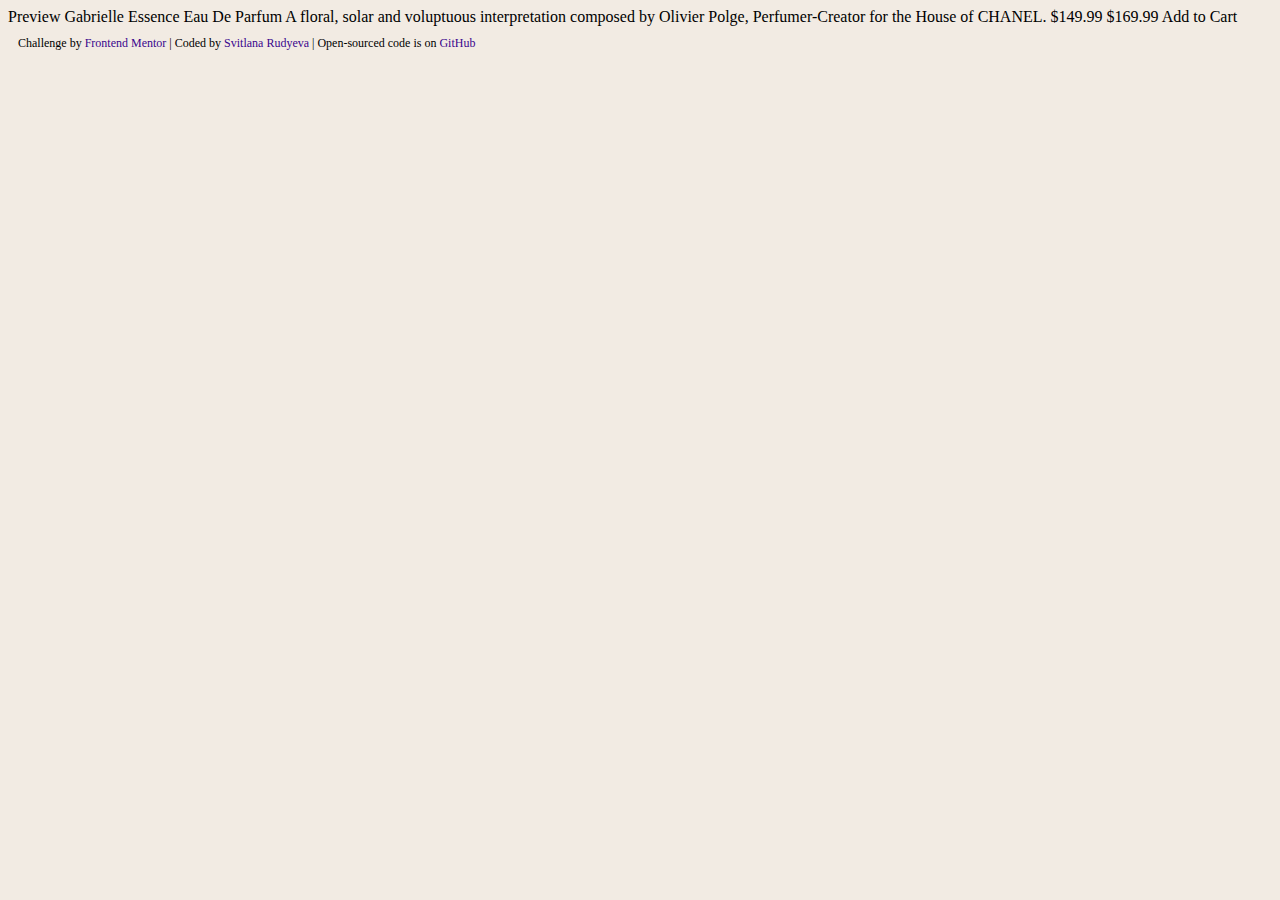
==== index-desktop.html @ acf26d86 "Initial commit" ====
<!DOCTYPE html>
<html lang="en">
<head>
  <meta charset="UTF-8">
  <meta name="viewport" content="width=device-width, initial-scale=1.0"> <!-- displays site properly based on user's device -->

  <link rel="icon" type="image/png" sizes="32x32" href="./images/favicon-32x32.png">

  <link rel="preconnect" href="https://fonts.googleapis.com">
  <link rel="preconnect" href="https://fonts.gstatic.com" crossorigin>
  <link href="https://fonts.googleapis.com/css2?family=Montserrat:ital,wght@0,500;0,600;0,700;1,500;1,600;1,700&display=swap" rel="stylesheet">

  <link rel="preconnect" href="https://fonts.googleapis.com">
<link rel="preconnect" href="https://fonts.gstatic.com" crossorigin>
<link href="https://fonts.googleapis.com/css2?family=Fraunces:ital,opsz,wght@0,9..144,700;1,9..144,700&display=swap" rel="stylesheet">

  
  <title>Product card in Desktop design</title>

  <link rel="stylesheet" href="style-desktop.css" />
</head>
<body>

  Preview

  Gabrielle Essence Eau De Parfum

  A floral, solar and voluptuous interpretation composed by Olivier Polge, 
  Perfumer-Creator for the House of CHANEL.

  $149.99
  $169.99

  Add to Cart
  
  <footer>
    Challenge by <a href="https://www.frontendmentor.io/challenges/product-preview-card-component-GO7UmttRfa" target="_blank">Frontend Mentor</a> | 
    Coded by <a href="https://www.linkedin.com/in/svitlana-rudyeva-19156a181/" target="_blank">Svitlana Rudyeva</a> | Open-sourced code is on
    <a href="#" target="_blank">
        GitHub</a>
  </footer>
</body>
</html>
---- style-desktop.css ----
/* font-family: 'Montserrat', sans-serif;
font-family: 'Fraunces', serif; */

:root {
    --darc-cyan: hsl(158, 36%, 37%);
    --cream: hsl(30, 38%, 92%);
    --very-dark-blue: hsl(212, 21%, 14%);
    --dark-grayish-blue: hsl(228, 12%, 48%);
    --wite: hsl(0, 0%, 100%)
}

body {
    max-width: 1440px;
    background-color: var(--cream);
}



footer {
    font-size: 12px;
    padding: 5px;
    margin: 5px; 

  }

  footer a {
    text-decoration: none;
    color: #3a068d;
  }

  footer a:hover {
     text-decoration: underline;
  }
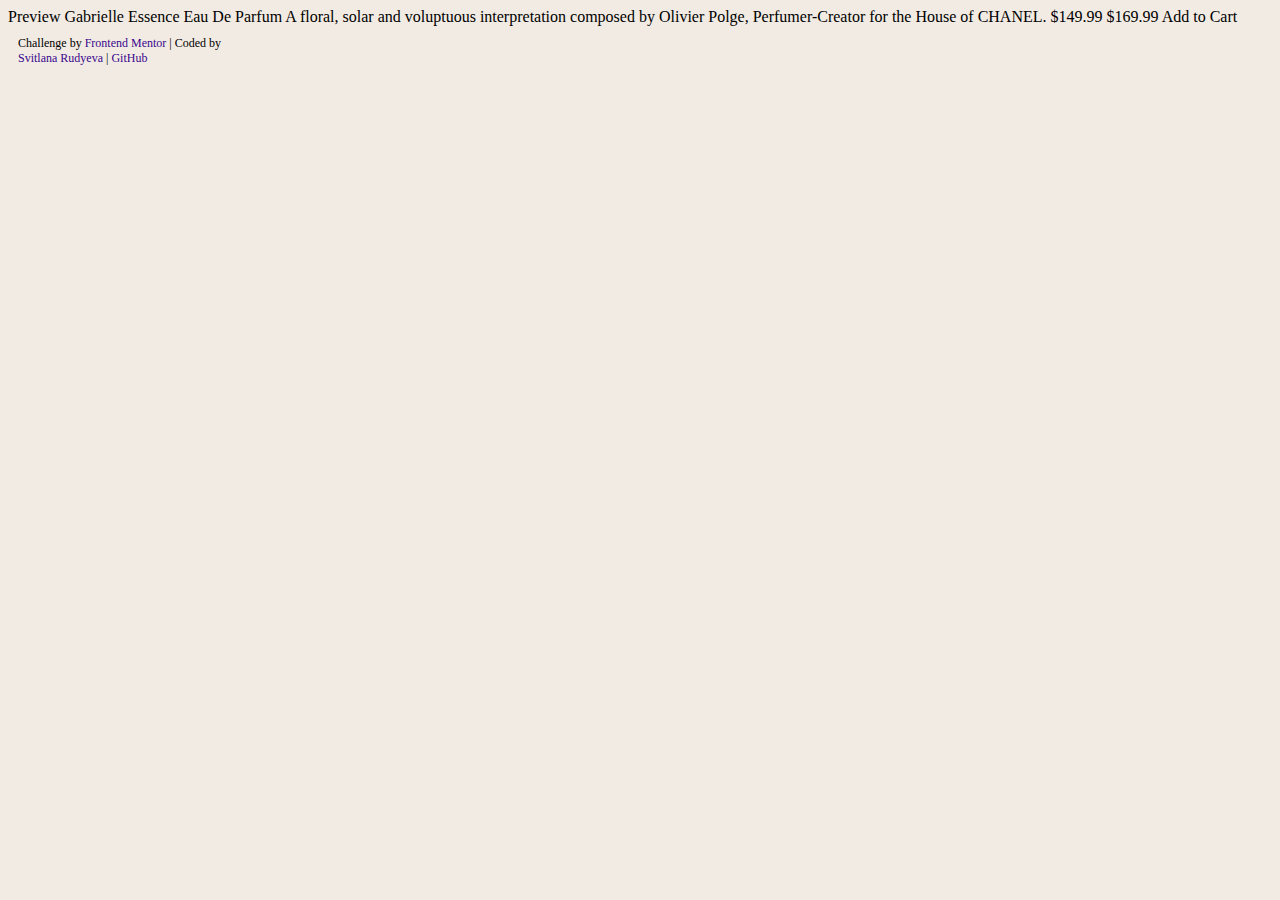
==== commit 5ab130b6: "Added link to GitHub" ====
--- a/index-desktop.html
+++ b/index-desktop.html
@@ -34,10 +34,10 @@
   Add to Cart
   
   <footer>
-    Challenge by <a href="https://www.frontendmentor.io/challenges/product-preview-card-component-GO7UmttRfa" target="_blank">Frontend Mentor</a> | 
-    Coded by <a href="https://www.linkedin.com/in/svitlana-rudyeva-19156a181/" target="_blank">Svitlana Rudyeva</a> | Open-sourced code is on
-    <a href="#" target="_blank">
-        GitHub</a>
+    Challenge by <a href="https://www.frontendmentor.io/challenges/product-preview-card-component-GO7UmttRfa"
+      target="_blank">Frontend Mentor</a> |
+    Coded by </br><a href="https://www.linkedin.com/in/svitlana-rudyeva-19156a181/" target="_blank">Svitlana Rudyeva</a> |
+    <a href="https://github.com/Switlo/_component-product-card" target="_blank">GitHub</a>
   </footer>
 </body>
 </html>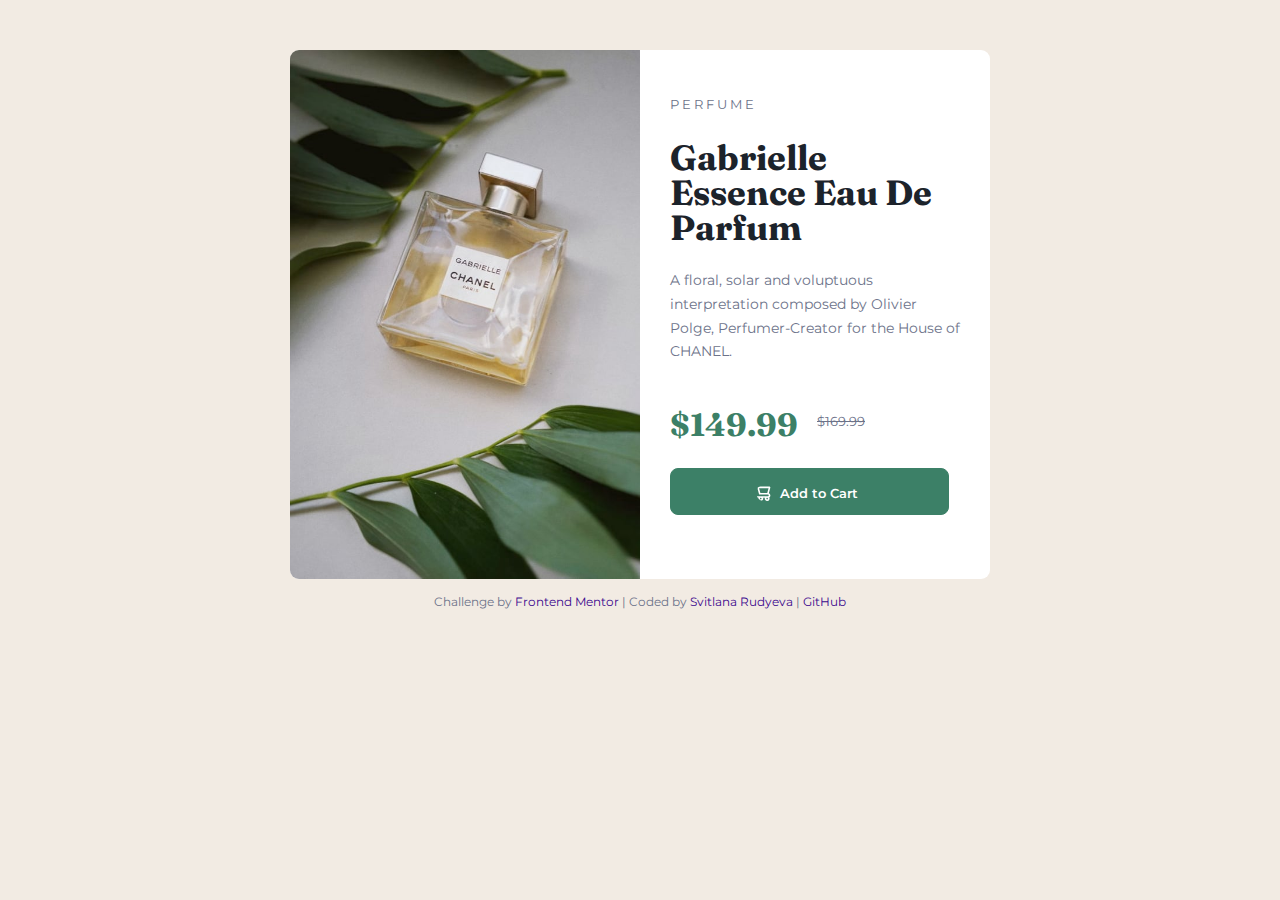
==== commit 227c8516: "Added Desktop design" ====
--- a/index-desktop.html
+++ b/index-desktop.html
@@ -11,32 +11,49 @@
   <link href="https://fonts.googleapis.com/css2?family=Montserrat:ital,wght@0,500;0,600;0,700;1,500;1,600;1,700&display=swap" rel="stylesheet">
 
   <link rel="preconnect" href="https://fonts.googleapis.com">
-<link rel="preconnect" href="https://fonts.gstatic.com" crossorigin>
-<link href="https://fonts.googleapis.com/css2?family=Fraunces:ital,opsz,wght@0,9..144,700;1,9..144,700&display=swap" rel="stylesheet">
+  <link rel="preconnect" href="https://fonts.gstatic.com" crossorigin>
+  <link href="https://fonts.googleapis.com/css2?family=Fraunces:ital,opsz,wght@0,9..144,700;1,9..144,700&display=swap" rel="stylesheet">
 
+  <link rel="stylesheet" href="style-desktop.css" />
   
   <title>Product card in Desktop design</title>
-
-  <link rel="stylesheet" href="style-desktop.css" />
 </head>
 <body>
 
-  Preview
+<container>
+<div>
+  <img src="images/image-product-desktop.jpg" alt="" />
+</div>
+  <div class="product-info">
+    <p class="perfume">
+      P E R F U M E
+    </p>
 
-  Gabrielle Essence Eau De Parfum
+    <h1>
+      Gabrielle Essence Eau De Parfum
+    </h1>
+    <p>
+      A floral, solar and voluptuous interpretation composed by Olivier Polge,
+      Perfumer-Creator for the House of CHANEL.
+    </p>
 
-  A floral, solar and voluptuous interpretation composed by Olivier Polge, 
-  Perfumer-Creator for the House of CHANEL.
+    <p> <span class="new-price">
+        $149.99</span>
+      <span class="old-price">$169.99</span>
+    </p>
 
-  $149.99
-  $169.99
+    <button>
+      <img src="images/icon-cart.svg" class="icon" />
+      <a href="#">Add to Cart</a>
+    </button>
+  </div>
+</container>
 
-  Add to Cart
   
   <footer>
     Challenge by <a href="https://www.frontendmentor.io/challenges/product-preview-card-component-GO7UmttRfa"
       target="_blank">Frontend Mentor</a> |
-    Coded by </br><a href="https://www.linkedin.com/in/svitlana-rudyeva-19156a181/" target="_blank">Svitlana Rudyeva</a> |
+    Coded by <a href="https://www.linkedin.com/in/svitlana-rudyeva-19156a181/" target="_blank">Svitlana Rudyeva</a> |
     <a href="https://github.com/Switlo/_component-product-card" target="_blank">GitHub</a>
   </footer>
 </body>
--- a/style-desktop.css
+++ b/style-desktop.css
@@ -10,24 +10,111 @@
 }
 
 body {
-    max-width: 1440px;
-    background-color: var(--cream);
+  max-width: 1440px;
+  background-color: var(--cream);
+  margin: 50px 0;
 }
 
+container {
+  max-width: 700px;
+  display: grid;
+  grid-template-columns: 1fr 1fr;
+  margin: auto auto;
+  background-color: var(--wite);
+  border-radius: 9px;
+}
 
+img {
+  width: 100%;
+  height: 100%;
+  border-bottom-left-radius: 9px;
+  border-top-left-radius: 9px;
+}
+
+.product-info {
+  padding: 20px 30px;
+}
+
+.perfume {
+  font-size: 13px;
+  padding-bottom: 20px;
+}
+
+h1 {
+  font-family: 'Fraunces', serif;
+  margin: 5px 0;
+  color: var(--very-dark-blue);
+  font-size: 35px;
+  line-height: 1;
+}
+
+p {
+  font-family: 'Montserrat', sans-serif;
+  color: var(--dark-grayish-blue);
+  font-size: 14px;
+  line-height: 1.7;
+  margin-bottom: 5px;
+  padding: 10px 0;
+}
+
+.new-price {
+  font-family: 'Fraunces', serif;
+  font-weight: bold;
+  font-size: 32px;
+  color: var(--darc-cyan);
+}
+
+.old-price {
+  position: relative;
+  top: -10px;
+  text-decoration: line-through;
+  font-size: 13px;
+  padding-left: 15px;
+}
+
+button {
+  font-family: 'Montserrat', sans-serif;
+  background: var(--darc-cyan);
+  color: white;
+  font-size: 13px;
+  font-weight: 600;
+  padding: 13px 90px;
+  border: 1px solid var(--darc-cyan);
+  border-radius: 8px;
+  transition: all 200ms ease-in-out;
+  margin: 0 auto;
+}
+
+button:hover {
+  opacity: 0.7;
+  cursor: pointer;
+}
+
+button a {
+  text-decoration: none;
+  color: white;
+}
+
+.icon {
+  width: 15px;
+  position: relative;
+  top: 3px;
+  left: -5px;
+}
 
 footer {
-    font-size: 12px;
-    padding: 5px;
-    margin: 5px; 
+  font-size: 12px;
+  margin: 15px;
+  text-align: center;
+  font-family: 'Montserrat', sans-serif;
+  color: var(--dark-grayish-blue);
+}
 
-  }
+footer a {
+  text-decoration: none;
+  color: #3a068d;
+}
 
-  footer a {
-    text-decoration: none;
-    color: #3a068d;
-  }
-
-  footer a:hover {
-     text-decoration: underline;
-  }+footer a:hover {
+  text-decoration: underline;
+}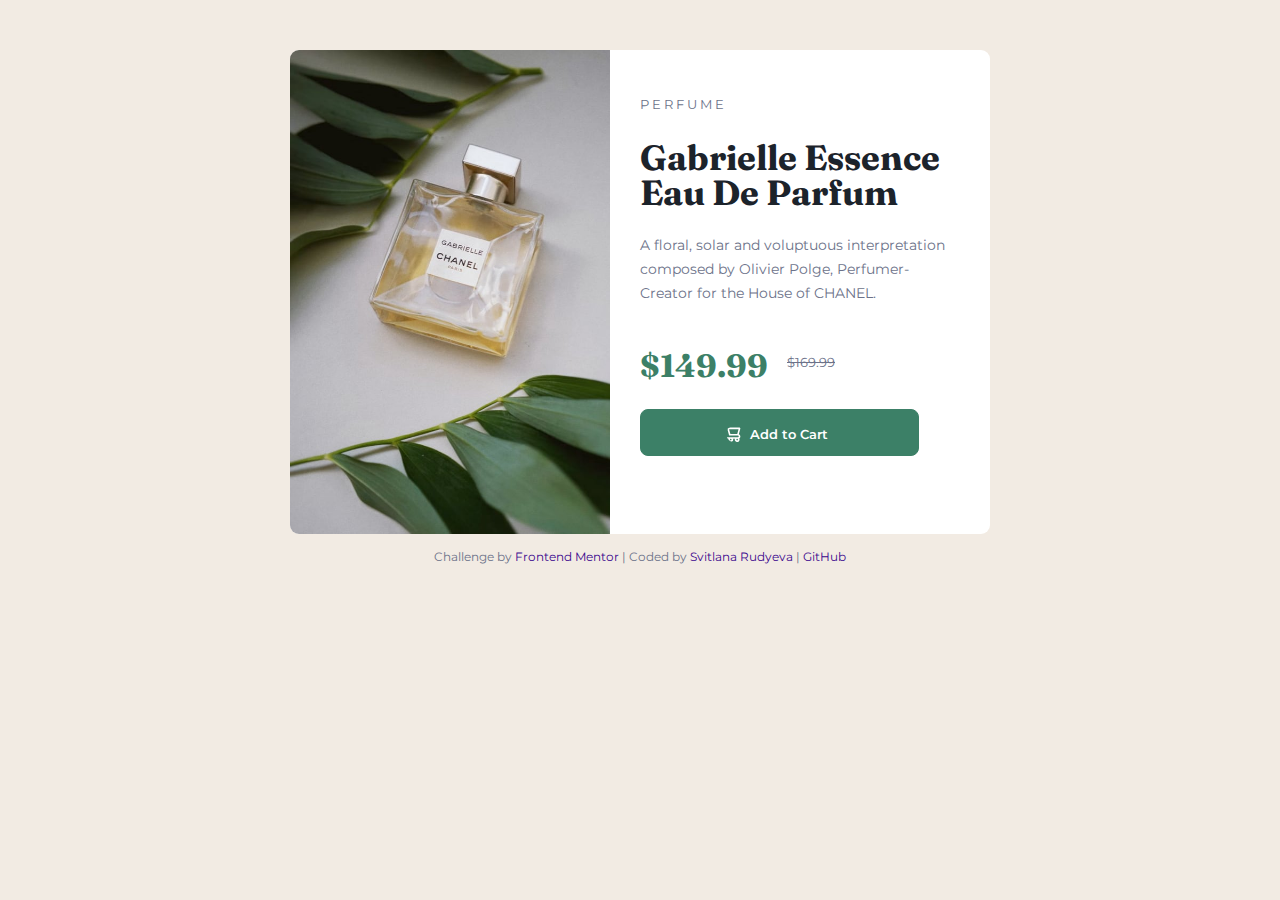
==== commit af52db62: "Made responsive Desktop design" ====
--- a/index-desktop.html
+++ b/index-desktop.html
@@ -21,10 +21,10 @@
 <body>
 
 <container>
-<div>
+<div class="div-image">
   <img src="images/image-product-desktop.jpg" alt="" />
 </div>
-  <div class="product-info">
+<div class="product-info">
     <p class="perfume">
       P E R F U M E
     </p>
@@ -46,7 +46,7 @@
       <img src="images/icon-cart.svg" class="icon" />
       <a href="#">Add to Cart</a>
     </button>
-  </div>
+</div>
 </container>
 
   
--- a/style-desktop.css
+++ b/style-desktop.css
@@ -1,6 +1,3 @@
-/* font-family: 'Montserrat', sans-serif;
-font-family: 'Fraunces', serif; */
-
 :root {
     --darc-cyan: hsl(158, 36%, 37%);
     --cream: hsl(30, 38%, 92%);
@@ -12,16 +9,19 @@
 body {
   max-width: 1440px;
   background-color: var(--cream);
-  margin: 50px 0;
+  margin: 50px 15px;
 }
 
 container {
-  max-width: 700px;
-  display: grid;
-  grid-template-columns: 1fr 1fr;
-  margin: auto auto;
+  max-width: 700px; 
+  display: flex;
+  margin: 0 auto;
   background-color: var(--wite);
   border-radius: 9px;
+}
+
+.div-image {
+  flex: 0 1 50%
 }
 
 img {
@@ -32,6 +32,7 @@
 }
 
 .product-info {
+  flex: 0 1 50%;
   padding: 20px 30px;
 }
 
@@ -83,6 +84,7 @@
   border-radius: 8px;
   transition: all 200ms ease-in-out;
   margin: 0 auto;
+  max-width: 100%;
 }
 
 button:hover {
